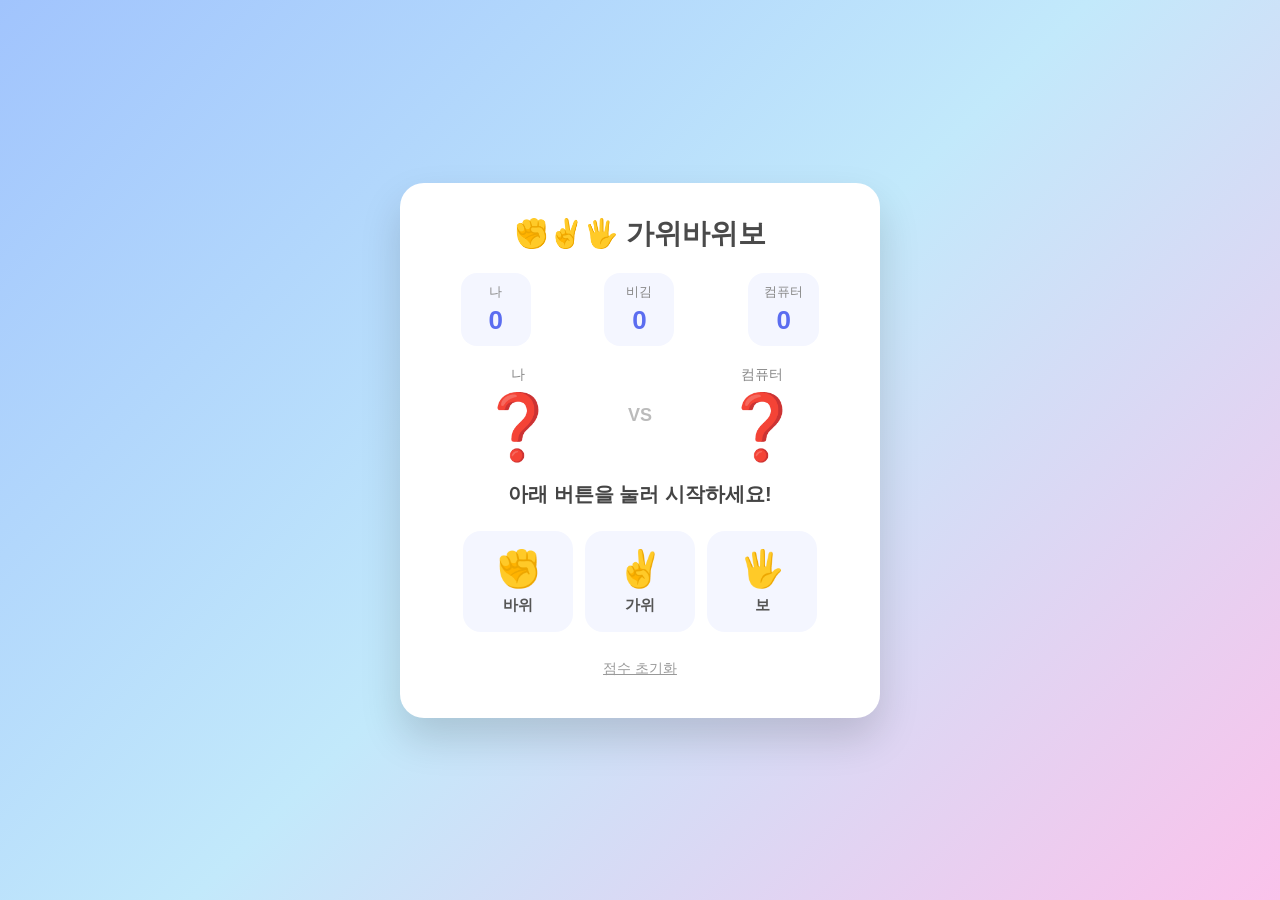
==== index.html @ 53980aa7 "Add rock-paper-scissors game and 30-second click challenge" ====
<!DOCTYPE html>
<html lang="ko">
<head>
<meta charset="UTF-8">
<meta name="viewport" content="width=device-width, initial-scale=1.0">
<title>가위바위보 게임</title>
<link rel="stylesheet" href="style.css">
</head>
<body>
  <div class="container">
    <h1>✊✌️🖐️ 가위바위보</h1>

    <div class="scoreboard">
      <div class="score-box">
        <div class="score-label">나</div>
        <div id="myScore" class="score-value">0</div>
      </div>
      <div class="score-box">
        <div class="score-label">비김</div>
        <div id="drawScore" class="score-value">0</div>
      </div>
      <div class="score-box">
        <div class="score-label">컴퓨터</div>
        <div id="cpuScore" class="score-value">0</div>
      </div>
    </div>

    <div class="battle-area">
      <div class="hand-display">
        <div class="hand-label">나</div>
        <div id="myHand" class="hand">❓</div>
      </div>
      <div class="vs">VS</div>
      <div class="hand-display">
        <div class="hand-label">컴퓨터</div>
        <div id="cpuHand" class="hand">❓</div>
      </div>
    </div>

    <div id="resultMessage" class="result-message">아래 버튼을 눌러 시작하세요!</div>

    <div class="choices">
      <button class="choice-btn" data-choice="rock">✊<span>바위</span></button>
      <button class="choice-btn" data-choice="scissors">✌️<span>가위</span></button>
      <button class="choice-btn" data-choice="paper">🖐️<span>보</span></button>
    </div>

    <button id="resetBtn" class="reset-btn">점수 초기화</button>
  </div>

<script src="script.js"></script>
</body>
</html>
---- style.css ----
* {
  box-sizing: border-box;
}

body {
  margin: 0;
  min-height: 100vh;
  display: flex;
  align-items: center;
  justify-content: center;
  font-family: "Segoe UI", "Malgun Gothic", sans-serif;
  background: linear-gradient(135deg, #a1c4fd 0%, #c2e9fb 50%, #fbc2eb 100%);
  padding: 20px;
}

.container {
  background: #ffffff;
  border-radius: 24px;
  padding: 32px 24px;
  max-width: 480px;
  width: 100%;
  text-align: center;
  box-shadow: 0 20px 40px rgba(0, 0, 0, 0.15);
}

h1 {
  margin: 0 0 20px;
  font-size: 28px;
  color: #4a4a4a;
}

.scoreboard {
  display: flex;
  justify-content: space-around;
  margin-bottom: 20px;
}

.score-box {
  background: #f4f6ff;
  border-radius: 16px;
  padding: 10px 16px;
  min-width: 70px;
}

.score-label {
  font-size: 13px;
  color: #888;
  margin-bottom: 4px;
}

.score-value {
  font-size: 26px;
  font-weight: bold;
  color: #5b6df0;
}

.battle-area {
  display: flex;
  align-items: center;
  justify-content: center;
  gap: 16px;
  margin-bottom: 16px;
}

.hand-display {
  flex: 1;
}

.hand-label {
  font-size: 14px;
  color: #888;
  margin-bottom: 6px;
}

.hand {
  font-size: 64px;
  transition: transform 0.2s;
}

.hand.shake {
  animation: shake 0.4s;
}

@keyframes shake {
  0%, 100% { transform: rotate(0deg); }
  25% { transform: rotate(-15deg); }
  75% { transform: rotate(15deg); }
}

.vs {
  font-size: 18px;
  font-weight: bold;
  color: #bbb;
}

.result-message {
  font-size: 20px;
  font-weight: bold;
  min-height: 30px;
  margin-bottom: 20px;
  color: #444;
}

.result-message.win { color: #2ecc71; }
.result-message.lose { color: #e74c3c; }
.result-message.draw { color: #f39c12; }

.choices {
  display: flex;
  justify-content: center;
  gap: 12px;
  margin-bottom: 20px;
}

.choice-btn {
  flex: 1;
  max-width: 110px;
  background: #f4f6ff;
  border: 3px solid transparent;
  border-radius: 18px;
  padding: 14px 8px;
  font-size: 36px;
  cursor: pointer;
  display: flex;
  flex-direction: column;
  align-items: center;
  gap: 6px;
  transition: transform 0.15s, border-color 0.15s, background 0.15s;
}

.choice-btn span {
  font-size: 15px;
  color: #555;
  font-weight: bold;
}

.choice-btn:hover {
  transform: translateY(-4px);
  border-color: #5b6df0;
  background: #eaeeff;
}

.choice-btn:active {
  transform: translateY(0);
}

.reset-btn {
  background: none;
  border: none;
  color: #999;
  font-size: 14px;
  text-decoration: underline;
  cursor: pointer;
  padding: 8px;
}

.reset-btn:hover {
  color: #666;
}
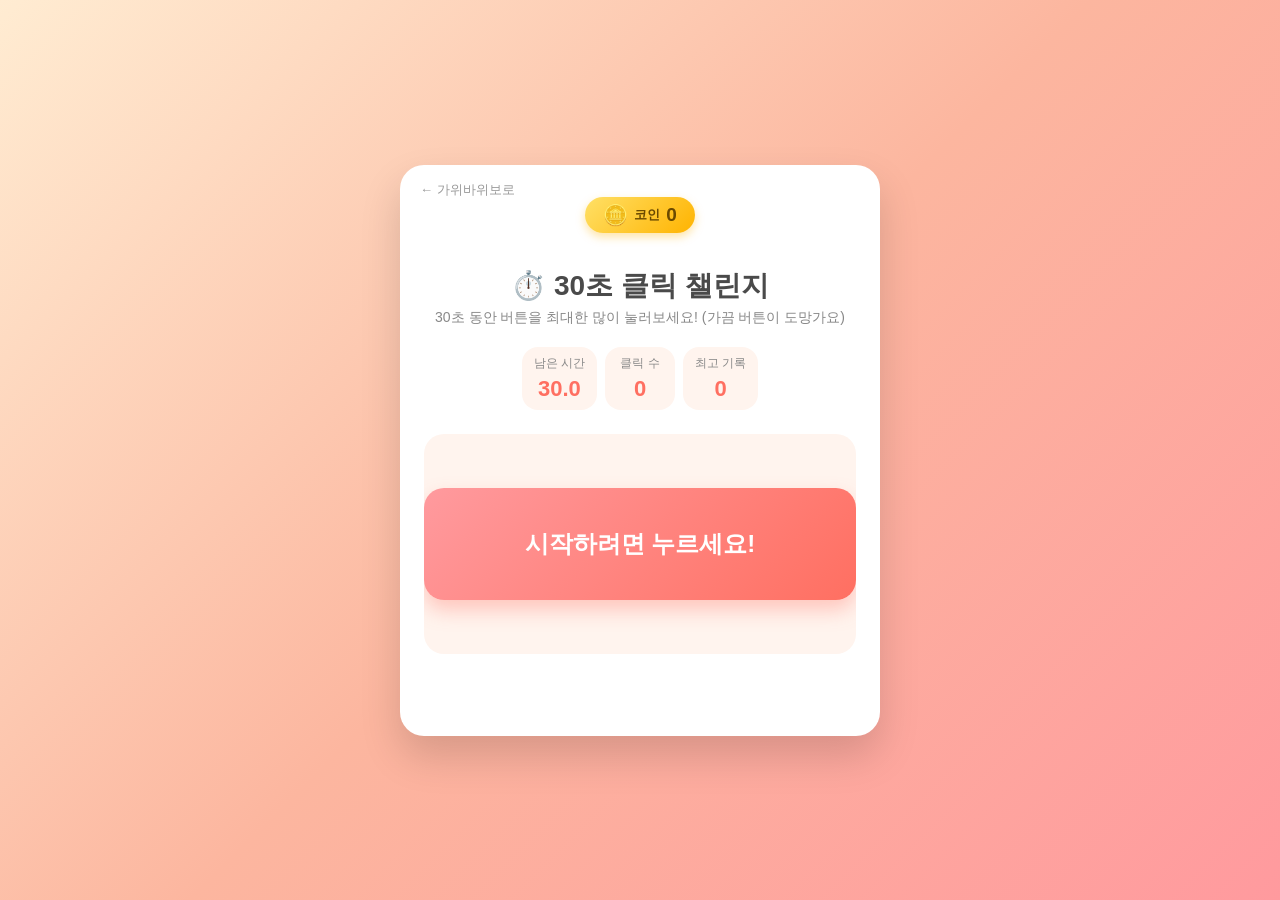
==== commit aa3c45bc: "Make the click game the homepage, move rock-paper-scissors to rps.html" ====
--- a/index.html
+++ b/index.html
@@ -2,52 +2,47 @@
 <html lang="ko">
 <head>
 <meta charset="UTF-8">
-<meta name="viewport" content="width=device-width, initial-scale=1.0">
-<title>가위바위보 게임</title>
-<link rel="stylesheet" href="style.css">
+<meta name="viewport" content="width=device-width, initial-scale=1.0, maximum-scale=1.0, user-scalable=no">
+<title>30초 클릭 스피드 테스트</title>
+<link rel="stylesheet" href="cps.css">
 </head>
 <body>
   <div class="container">
-    <h1>✊✌️🖐️ 가위바위보</h1>
+    <div class="coin-banner">
+      <span class="coin-icon">🪙</span>
+      <span class="coin-label">코인</span>
+      <span id="coinCount" class="coin-value">0</span>
+    </div>
 
-    <div class="scoreboard">
-      <div class="score-box">
-        <div class="score-label">나</div>
-        <div id="myScore" class="score-value">0</div>
+    <a href="rps.html" class="back-link">&larr; 가위바위보로</a>
+    <h1>⏱️ 30초 클릭 챌린지</h1>
+    <p class="subtitle">30초 동안 버튼을 최대한 많이 눌러보세요! (가끔 버튼이 도망가요)</p>
+
+    <div class="stats">
+      <div class="stat-box">
+        <div class="stat-label">남은 시간</div>
+        <div id="timeLeft" class="stat-value">30.0</div>
       </div>
-      <div class="score-box">
-        <div class="score-label">비김</div>
-        <div id="drawScore" class="score-value">0</div>
+      <div class="stat-box">
+        <div class="stat-label">클릭 수</div>
+        <div id="clickCount" class="stat-value">0</div>
       </div>
-      <div class="score-box">
-        <div class="score-label">컴퓨터</div>
-        <div id="cpuScore" class="score-value">0</div>
+      <div class="stat-box">
+        <div class="stat-label">최고 기록</div>
+        <div id="bestScore" class="stat-value">0</div>
       </div>
     </div>
 
-    <div class="battle-area">
-      <div class="hand-display">
-        <div class="hand-label">나</div>
-        <div id="myHand" class="hand">❓</div>
-      </div>
-      <div class="vs">VS</div>
-      <div class="hand-display">
-        <div class="hand-label">컴퓨터</div>
-        <div id="cpuHand" class="hand">❓</div>
-      </div>
+    <div id="arena" class="arena">
+      <button id="clickBtn" class="click-btn">시작하려면 누르세요!</button>
+      <button id="gateBtn" class="gate-btn" type="button">100개<br>넘어가기<br><span class="gate-cost">100코인</span></button>
     </div>
 
-    <div id="resultMessage" class="result-message">아래 버튼을 눌러 시작하세요!</div>
-
-    <div class="choices">
-      <button class="choice-btn" data-choice="rock">✊<span>바위</span></button>
-      <button class="choice-btn" data-choice="scissors">✌️<span>가위</span></button>
-      <button class="choice-btn" data-choice="paper">🖐️<span>보</span></button>
-    </div>
-
-    <button id="resetBtn" class="reset-btn">점수 초기화</button>
+    <div id="resultMessage" class="result-message"></div>
   </div>
 
-<script src="script.js"></script>
+  <div id="fireworks" class="fireworks-layer"></div>
+
+<script src="cps.js"></script>
 </body>
 </html>
--- a/cps.css
+++ b/cps.css
@@ -0,0 +1,338 @@
+* {
+  box-sizing: border-box;
+  -webkit-tap-highlight-color: transparent;
+}
+
+html, body {
+  overscroll-behavior: none;
+}
+
+body {
+  margin: 0;
+  min-height: 100vh;
+  display: flex;
+  align-items: center;
+  justify-content: center;
+  font-family: "Segoe UI", "Malgun Gothic", sans-serif;
+  background: linear-gradient(135deg, #ffecd2 0%, #fcb69f 50%, #ff9a9e 100%);
+  padding: 20px;
+  touch-action: manipulation;
+  user-select: none;
+  -webkit-user-select: none;
+}
+
+button {
+  touch-action: manipulation;
+  -webkit-touch-callout: none;
+}
+
+.container {
+  background: #ffffff;
+  border-radius: 24px;
+  padding: 32px 24px;
+  max-width: 480px;
+  width: 100%;
+  text-align: center;
+  box-shadow: 0 20px 40px rgba(0, 0, 0, 0.15);
+  position: relative;
+}
+
+.back-link {
+  position: absolute;
+  top: 16px;
+  left: 20px;
+  font-size: 13px;
+  color: #999;
+  text-decoration: none;
+}
+
+.back-link:hover {
+  color: #666;
+}
+
+h1 {
+  margin: 20px 0 4px;
+  font-size: 28px;
+  color: #4a4a4a;
+}
+
+.subtitle {
+  margin: 0 0 20px;
+  font-size: 14px;
+  color: #888;
+}
+
+.stats {
+  display: flex;
+  flex-wrap: wrap;
+  justify-content: center;
+  gap: 8px;
+  margin-bottom: 24px;
+}
+
+.stat-box {
+  background: #fff4ee;
+  border-radius: 16px;
+  padding: 8px 12px;
+  min-width: 70px;
+}
+
+.stat-label {
+  font-size: 12px;
+  color: #888;
+  margin-bottom: 4px;
+}
+
+.stat-value {
+  font-size: 22px;
+  font-weight: bold;
+  color: #ff6f61;
+}
+
+.coin-banner {
+  display: inline-flex;
+  align-items: center;
+  gap: 6px;
+  background: linear-gradient(135deg, #ffe066 0%, #ffb300 100%);
+  color: #6b4a00;
+  font-weight: bold;
+  padding: 6px 18px;
+  border-radius: 999px;
+  margin: 0 auto 14px;
+  box-shadow: 0 4px 10px rgba(255, 179, 0, 0.35);
+}
+
+.coin-icon {
+  font-size: 20px;
+}
+
+.coin-label {
+  font-size: 13px;
+}
+
+.coin-value {
+  font-size: 19px;
+}
+
+.arena {
+  position: relative;
+  height: 220px;
+  display: flex;
+  align-items: center;
+  justify-content: center;
+  background: #fff4ee;
+  border-radius: 20px;
+  overflow: hidden;
+}
+
+.click-btn {
+  width: 100%;
+  padding: 40px 16px;
+  font-size: 24px;
+  font-weight: bold;
+  color: #fff;
+  background: linear-gradient(135deg, #ff9a9e 0%, #ff6f61 100%);
+  border: none;
+  border-radius: 20px;
+  cursor: pointer;
+  transition: transform 0.1s, box-shadow 0.1s;
+  box-shadow: 0 10px 20px rgba(255, 111, 97, 0.35);
+}
+
+.click-btn:active {
+  transform: scale(0.96);
+  box-shadow: 0 4px 10px rgba(255, 111, 97, 0.35);
+}
+
+.click-btn:disabled {
+  cursor: default;
+}
+
+.click-btn.running {
+  position: absolute;
+  width: 150px;
+  height: 90px;
+  padding: 0;
+  font-size: 18px;
+  background: linear-gradient(135deg, #ff6f61 0%, #e8433a 100%);
+  transition: left 0.12s ease-out, top 0.12s ease-out, transform 0.1s;
+}
+
+.gate-btn {
+  display: none;
+  position: absolute;
+  right: 12px;
+  top: 50%;
+  transform: translateY(-50%);
+  width: 110px;
+  height: 100px;
+  flex-direction: column;
+  align-items: center;
+  justify-content: center;
+  gap: 2px;
+  font-size: 15px;
+  font-weight: bold;
+  line-height: 1.3;
+  color: #6b4a00;
+  background: linear-gradient(135deg, #ffe066 0%, #ffb300 100%);
+  border: none;
+  border-radius: 16px;
+  cursor: pointer;
+  box-shadow: 0 8px 16px rgba(255, 179, 0, 0.4);
+}
+
+.gate-btn.visible {
+  display: flex;
+}
+
+.gate-btn .gate-cost {
+  font-size: 12px;
+  font-weight: normal;
+  color: #8a6d00;
+}
+
+.gate-btn.insufficient {
+  filter: grayscale(0.6);
+  opacity: 0.8;
+}
+
+.gate-btn.shake {
+  animation: decoy-shake 0.3s;
+}
+
+@keyframes decoy-shake {
+  0%, 100% { transform: translateY(-50%) translateX(0); }
+  25% { transform: translateY(-50%) translateX(-6px); }
+  75% { transform: translateY(-50%) translateX(6px); }
+}
+
+.stat-value.milestone {
+  color: #2ecc71;
+}
+
+.stat-value.milestone-2 {
+  color: #2563eb;
+}
+
+.decoy-btn {
+  opacity: 0.97;
+}
+
+.eruption-overlay {
+  position: fixed;
+  inset: 0;
+  z-index: 10000;
+  display: flex;
+  align-items: center;
+  justify-content: center;
+  background: radial-gradient(circle at 50% 100%, #6b1a05 0%, #2a0a02 55%, #000 100%);
+  animation-name: eruption-fade;
+  animation-timing-function: ease-in-out;
+  animation-fill-mode: forwards;
+  overflow: hidden;
+  pointer-events: none;
+}
+
+@keyframes eruption-fade {
+  0% { opacity: 0; }
+  8% { opacity: 1; }
+  85% { opacity: 1; }
+  100% { opacity: 0; }
+}
+
+.eruption-emoji {
+  font-size: 160px;
+  animation-name: eruption-emoji-pulse;
+  animation-timing-function: ease-in-out;
+  filter: drop-shadow(0 0 50px #ff6a00);
+}
+
+@keyframes eruption-emoji-pulse {
+  0% { transform: scale(0.5); }
+  15% { transform: scale(1.2); }
+  30% { transform: scale(1); }
+  45% { transform: scale(1.15); }
+  60% { transform: scale(1); }
+  100% { transform: scale(1); }
+}
+
+.lava-particle {
+  position: fixed;
+  width: 14px;
+  height: 14px;
+  border-radius: 50%;
+  top: 0;
+  left: 0;
+  animation-name: lava-burst;
+  animation-timing-function: ease-out;
+  animation-fill-mode: forwards;
+  pointer-events: none;
+}
+
+@keyframes lava-burst {
+  0% {
+    transform: translate(0, 0) scale(1);
+    opacity: 1;
+  }
+  50% {
+    transform: translate(calc(var(--dx) * 0.7), var(--dy)) scale(1);
+    opacity: 1;
+  }
+  100% {
+    transform: translate(var(--dx), calc(var(--dy) + 80px)) scale(0.3);
+    opacity: 0;
+  }
+}
+
+body.erupting {
+  animation: body-shake 0.4s;
+}
+
+@keyframes body-shake {
+  0%, 100% { transform: translate(0, 0); }
+  20% { transform: translate(-8px, 4px); }
+  40% { transform: translate(8px, -4px); }
+  60% { transform: translate(-6px, 6px); }
+  80% { transform: translate(6px, -6px); }
+}
+
+.result-message {
+  margin-top: 20px;
+  font-size: 20px;
+  font-weight: bold;
+  min-height: 30px;
+  color: #444;
+}
+
+.result-message.new-record {
+  color: #2ecc71;
+}
+
+.fireworks-layer {
+  position: fixed;
+  inset: 0;
+  pointer-events: none;
+  overflow: hidden;
+  z-index: 9999;
+}
+
+.firework-particle {
+  position: absolute;
+  width: 8px;
+  height: 8px;
+  border-radius: 50%;
+  top: 0;
+  left: 0;
+  animation: firework-burst 0.9s ease-out forwards;
+}
+
+@keyframes firework-burst {
+  0% {
+    transform: translate(0, 0) scale(1);
+    opacity: 1;
+  }
+  100% {
+    transform: translate(var(--dx), var(--dy)) scale(0.4);
+    opacity: 0;
+  }
+}
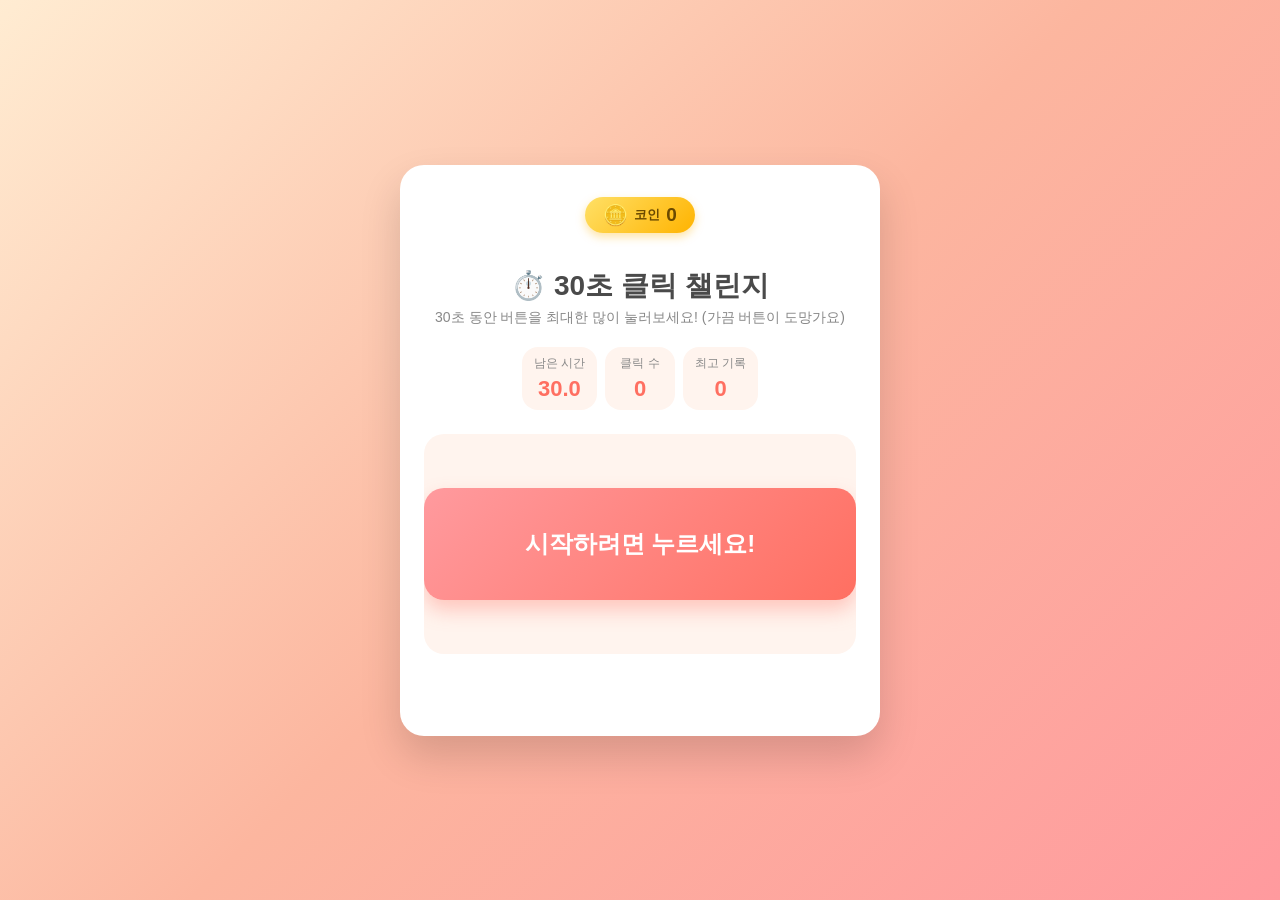
==== commit 0dae3f53: "Remove the rock-paper-scissors game, keep only the click challenge" ====
--- a/index.html
+++ b/index.html
@@ -14,7 +14,6 @@
       <span id="coinCount" class="coin-value">0</span>
     </div>
 
-    <a href="rps.html" class="back-link">&larr; 가위바위보로</a>
     <h1>⏱️ 30초 클릭 챌린지</h1>
     <p class="subtitle">30초 동안 버튼을 최대한 많이 눌러보세요! (가끔 버튼이 도망가요)</p>
 
--- a/cps.css
+++ b/cps.css
@@ -37,19 +37,6 @@
   position: relative;
 }
 
-.back-link {
-  position: absolute;
-  top: 16px;
-  left: 20px;
-  font-size: 13px;
-  color: #999;
-  text-decoration: none;
-}
-
-.back-link:hover {
-  color: #666;
-}
-
 h1 {
   margin: 20px 0 4px;
   font-size: 28px;
@@ -126,6 +113,8 @@
 }
 
 .click-btn {
+  position: relative;
+  overflow: hidden;
   width: 100%;
   padding: 40px 16px;
   font-size: 24px;
@@ -137,6 +126,24 @@
   cursor: pointer;
   transition: transform 0.1s, box-shadow 0.1s;
   box-shadow: 0 10px 20px rgba(255, 111, 97, 0.35);
+}
+
+.tap-ripple {
+  position: absolute;
+  width: 12px;
+  height: 12px;
+  background: rgba(255, 255, 255, 0.7);
+  border-radius: 50%;
+  transform: translate(-50%, -50%) scale(0);
+  animation: ripple-expand 0.5s ease-out forwards;
+  pointer-events: none;
+}
+
+@keyframes ripple-expand {
+  to {
+    transform: translate(-50%, -50%) scale(14);
+    opacity: 0;
+  }
 }
 
 .click-btn:active {
@@ -160,6 +167,7 @@
 
 .gate-btn {
   display: none;
+  overflow: hidden;
   position: absolute;
   right: 12px;
   top: 50%;
